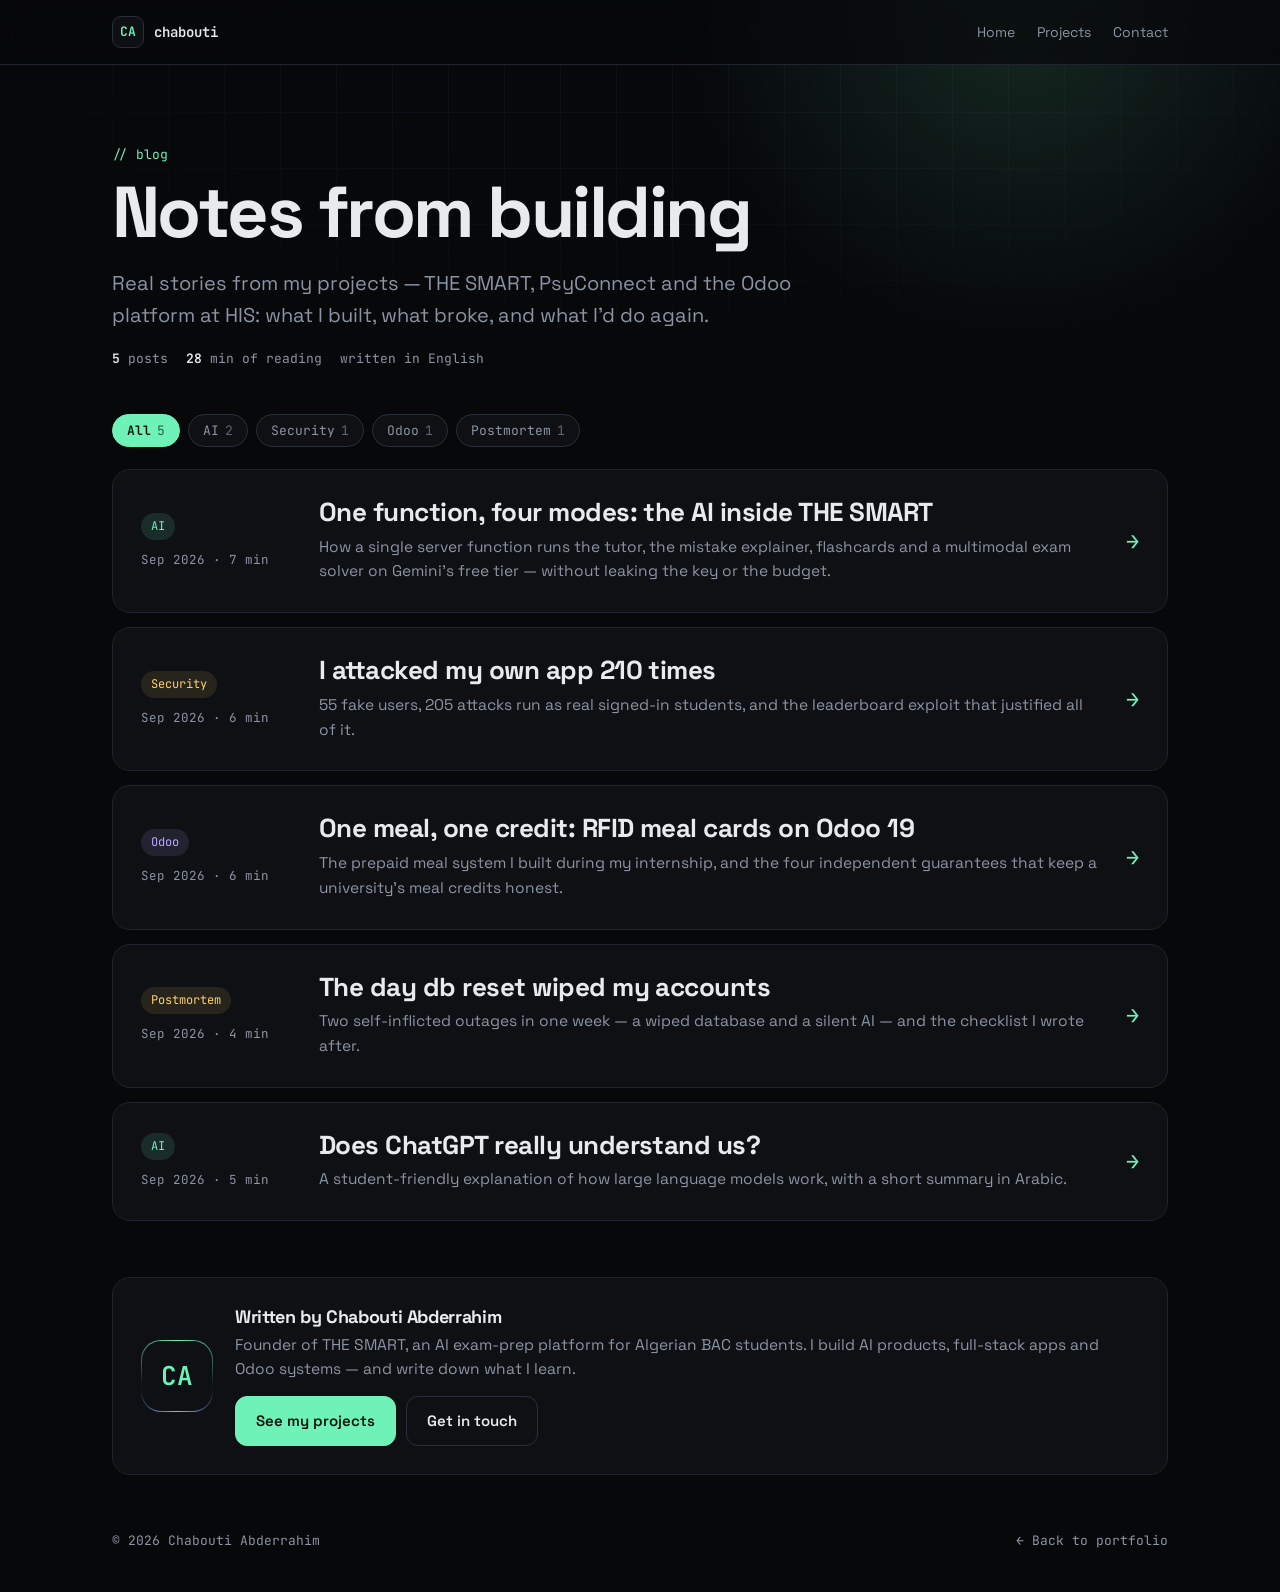
==== blog/index.html @ 81c1f066 "Move the blog to its own page with topic filters Co-Authored-By: Claude Opus 5.5 <noreply@anthropic." ====
<!doctype html>
<html lang="en">
<head>
<meta charset="utf-8">
<meta name="viewport" content="width=device-width, initial-scale=1">
<title>Blog — Chabouti Abderrahim</title>
<meta name="description" content="Notes from building THE SMART, PsyConnect and Odoo systems: AI, security, and lessons learned the hard way.">
<meta property="og:title" content="Notes from building — Chabouti Abderrahim">
<meta property="og:description" content="Real stories from my projects: what I built, what broke, and what I’d do again.">
<meta name="theme-color" content="#07080a">
<link rel="icon" href="data:image/svg+xml,%3Csvg xmlns='http://www.w3.org/2000/svg' viewBox='0 0 64 64'%3E%3Crect width='64' height='64' rx='14' fill='%2307080a'/%3E%3Ctext x='50%25' y='56%25' text-anchor='middle' dominant-baseline='middle' font-family='monospace' font-weight='700' font-size='28' fill='%236ef2b8'%3ECA%3C/text%3E%3C/svg%3E">
<link rel="preconnect" href="https://fonts.googleapis.com">
<link rel="preconnect" href="https://fonts.gstatic.com" crossorigin>
<link href="https://fonts.googleapis.com/css2?family=JetBrains+Mono:wght@400;600&family=Space+Grotesk:wght@400;500;600;700&display=swap" rel="stylesheet">
<link rel="stylesheet" href="../style.css">
</head>
<body>
<div class="progress" id="progress"></div>
<nav><div class="wrap"><a class="logo" href="../index.html"><span class="mark">CA</span>chabouti</a>
  <div class="links always"><a href="../index.html">Home</a><a href="../index.html#projects">Projects</a><a href="../index.html#contact">Contact</a></div>
</div></nav>

<main class="wrap">
  <header class="blog-head">
    <p class="kicker">// blog</p>
    <h1>Notes from building</h1>
    <p class="lead">Real stories from my projects — THE SMART, PsyConnect and the Odoo platform at HIS: what I built, what broke, and what I’d do again.</p>
    <div class="facts"><span><b>5</b> posts</span><span><b>28</b> min of reading</span><span>written in English</span></div>
  </header>

  <div class="filters" role="group" aria-label="Filter posts by topic">
    <button type="button" data-filter="all" aria-pressed="true">All<b>5</b></button>
    <button type="button" data-filter="ai" aria-pressed="false">AI<b>2</b></button>
    <button type="button" data-filter="security" aria-pressed="false">Security<b>1</b></button>
    <button type="button" data-filter="odoo" aria-pressed="false">Odoo<b>1</b></button>
    <button type="button" data-filter="postmortem" aria-pressed="false">Postmortem<b>1</b></button>
  </div>

  <div class="list">
    <a class="card post-row reveal" data-tag="ai" href="ai-tutor.html">
      <div class="pmeta"><span class="tag">AI</span><span>Sep 2026 · 7 min</span></div>
      <div>
        <h2>One function, four modes: the AI inside THE SMART</h2>
        <p>How a single server function runs the tutor, the mistake explainer, flashcards and a multimodal exam solver on Gemini’s free tier — without leaking the key or the budget.</p>
      </div>
      <span class="arrow" aria-hidden="true">→</span>
    </a>
    <a class="card post-row reveal" data-tag="security" href="attack-my-own-app.html">
      <div class="pmeta"><span class="tag warm">Security</span><span>Sep 2026 · 6 min</span></div>
      <div>
        <h2>I attacked my own app 210 times</h2>
        <p>55 fake users, 205 attacks run as real signed-in students, and the leaderboard exploit that justified all of it.</p>
      </div>
      <span class="arrow" aria-hidden="true">→</span>
    </a>
    <a class="card post-row reveal" data-tag="odoo" href="rfid-meal-credits.html">
      <div class="pmeta"><span class="tag lav">Odoo</span><span>Sep 2026 · 6 min</span></div>
      <div>
        <h2>One meal, one credit: RFID meal cards on Odoo 19</h2>
        <p>The prepaid meal system I built during my internship, and the four independent guarantees that keep a university’s meal credits honest.</p>
      </div>
      <span class="arrow" aria-hidden="true">→</span>
    </a>
    <a class="card post-row reveal" data-tag="postmortem" href="db-reset.html">
      <div class="pmeta"><span class="tag warm">Postmortem</span><span>Sep 2026 · 4 min</span></div>
      <div>
        <h2>The day db reset wiped my accounts</h2>
        <p>Two self-inflicted outages in one week — a wiped database and a silent AI — and the checklist I wrote after.</p>
      </div>
      <span class="arrow" aria-hidden="true">→</span>
    </a>
    <a class="card post-row reveal" data-tag="ai" href="how-llms-understand.html">
      <div class="pmeta"><span class="tag">AI</span><span>Sep 2026 · 5 min</span></div>
      <div>
        <h2>Does ChatGPT really understand us?</h2>
        <p>A student-friendly explanation of how large language models work, with a short summary in Arabic.</p>
      </div>
      <span class="arrow" aria-hidden="true">→</span>
    </a>
  </div>

  <div class="card author reveal">
    <div class="monogram" aria-hidden="true">CA</div>
    <div>
      <h3>Written by Chabouti Abderrahim</h3>
      <p>Founder of THE SMART, an AI exam-prep platform for Algerian BAC students. I build AI products, full-stack apps and Odoo systems — and write down what I learn.</p>
      <div class="actions">
        <a class="btn primary" href="../index.html#projects">See my projects</a>
        <a class="btn" href="../index.html#contact">Get in touch</a>
      </div>
    </div>
  </div>

  <footer><span>© 2026 Chabouti Abderrahim</span><a href="../index.html">← Back to portfolio</a></footer>
</main>

<script>
document.documentElement.classList.add("js");

const bar = document.getElementById("progress");
addEventListener("scroll", () => { const h = document.documentElement; bar.style.transform = `scaleX(${h.scrollTop / (h.scrollHeight - h.clientHeight) || 0})`; }, { passive: true });

const rows = [...document.querySelectorAll(".post-row")];
const buttons = document.querySelectorAll("[data-filter]");
buttons.forEach(b => b.addEventListener("click", () => {
  const f = b.dataset.filter;
  buttons.forEach(x => x.setAttribute("aria-pressed", x === b));
  rows.forEach(r => r.hidden = f !== "all" && r.dataset.tag !== f);
}));

document.querySelectorAll(".card").forEach(c => c.addEventListener("pointermove", e => {
  const r = c.getBoundingClientRect();
  c.style.setProperty("--mx", e.clientX - r.left + "px");
  c.style.setProperty("--my", e.clientY - r.top + "px");
}));

const reveals = document.querySelectorAll(".reveal");
reveals.forEach((el, i) => el.style.setProperty("--d", Math.min(i, 5) * 80 + "ms"));
const io = new IntersectionObserver(es => es.forEach(e => {
  if (e.isIntersecting) { e.target.classList.add("in"); io.unobserve(e.target); }
}), { threshold: 0.1 });
reveals.forEach(el => io.observe(el));
</script>
</body>
</html>
---- style.css ----
:root{
  --bg:#07080a; --surface:#0e1014; --surface-2:#14171d; --line:#1f242d; --line-2:#2a303b;
  --text:#e8eaed; --muted:#8b94a3; --accent:#6ef2b8; --accent-dim:rgba(110,242,184,.12);
  --blue:#8ab4ff; --lav:#b9a7ff; --warm:#ffd166; --pink:#ff8fab;
  --sans:"Space Grotesk",system-ui,sans-serif; --mono:"JetBrains Mono",ui-monospace,monospace;
  --arabic:"Segoe UI",Tahoma,system-ui,sans-serif;
}
*{box-sizing:border-box;margin:0;padding:0}
html{scroll-behavior:smooth;scroll-padding-top:80px}
body{background:var(--bg);color:var(--text);font-family:var(--sans);line-height:1.6;-webkit-font-smoothing:antialiased;overflow-x:hidden}
body::before{content:"";position:fixed;inset:0;z-index:-2;pointer-events:none;
  background-image:linear-gradient(var(--line) 1px,transparent 1px),linear-gradient(90deg,var(--line) 1px,transparent 1px);
  background-size:56px 56px;opacity:.3;mask-image:radial-gradient(ellipse 80% 60% at 50% 0%,#000 30%,transparent 75%)}
body::after{content:"";position:fixed;z-index:-2;pointer-events:none;width:760px;height:760px;top:-380px;left:50%;
  background:radial-gradient(circle,rgba(110,242,184,.14),transparent 65%);animation:aurora 14s ease-in-out infinite alternate}
@keyframes aurora{from{transform:translateX(-60%)}to{transform:translateX(-40%) scale(1.15)}}
#net{position:fixed;inset:0;z-index:-1;pointer-events:none;opacity:.7}
a{color:inherit;text-decoration:none}
img{max-width:100%;height:auto;display:block}
:focus-visible{outline:2px solid var(--accent);outline-offset:3px;border-radius:6px}
.wrap{max-width:1120px;margin:0 auto;padding:0 clamp(16px,4vw,32px)}
.skip{position:absolute;left:-999px;top:8px;background:var(--accent);color:#000;padding:8px 12px;border-radius:8px;z-index:99}
.skip:focus{left:8px}
.progress{position:fixed;top:0;left:0;right:0;height:2px;z-index:70;background:linear-gradient(90deg,var(--accent),var(--blue));transform-origin:0 50%;transform:scaleX(0);box-shadow:0 0 10px var(--accent)}

/* nav */
nav{position:sticky;top:0;z-index:50;backdrop-filter:blur(12px);background:rgba(7,8,10,.72);border-bottom:1px solid var(--line)}
nav .wrap{display:flex;align-items:center;gap:24px;height:64px}
.logo{display:flex;align-items:center;gap:10px;font-family:var(--mono);font-weight:600;font-size:14px}
.mark{display:grid;place-items:center;width:32px;height:32px;border-radius:9px;border:1px solid var(--line-2);background:var(--surface);color:var(--accent);font-family:var(--mono);font-weight:600;font-size:13px}
.links{display:flex;gap:22px;margin-left:auto;font-size:14px;color:var(--muted)}
.links a{position:relative}
.links a::after{content:"";position:absolute;left:0;right:0;bottom:-4px;height:1px;background:var(--accent);transform:scaleX(0);transition:transform .25s}
.links a:hover{color:var(--text)}
.links a:hover::after{transform:scaleX(1)}
.lang{display:flex;border:1px solid var(--line-2);border-radius:999px;padding:3px;font-family:var(--mono);font-size:12px}
.lang button{background:none;border:0;color:var(--muted);padding:4px 10px;border-radius:999px;cursor:pointer;font:inherit}
.lang button[aria-pressed="true"]{background:var(--accent);color:#04120b;font-weight:600}
@media (max-width:760px){.links:not(.always){display:none}.lang{margin-left:auto}}

/* hero */
.hero{display:grid;grid-template-columns:1.15fr .85fr;gap:56px;align-items:center;padding:88px 0 64px}
.status{display:inline-flex;align-items:center;gap:10px;padding:6px 14px 6px 10px;border:1px solid var(--line-2);border-radius:999px;background:var(--surface);font-family:var(--mono);font-size:12.5px;color:var(--muted);transition:border-color .2s,color .2s}
.status:hover{border-color:var(--accent);color:var(--text)}
.dot{flex:none;width:8px;height:8px;border-radius:50%;background:var(--accent);animation:pulse 2s infinite}
@keyframes pulse{0%{box-shadow:0 0 0 0 rgba(110,242,184,.6)}70%,100%{box-shadow:0 0 0 8px rgba(110,242,184,0)}}
.monogram{width:72px;height:72px;border-radius:20px;display:grid;place-items:center;margin:28px 0 20px;font-family:var(--mono);font-weight:600;font-size:26px;color:var(--accent);
  background:linear-gradient(var(--surface),var(--surface)) padding-box,conic-gradient(from var(--a,0deg),var(--accent),transparent 30%,var(--blue),transparent 70%,var(--accent)) border-box;border:1px solid transparent;animation:spin 6s linear infinite}
@property --a{syntax:"<angle>";inherits:false;initial-value:0deg}
@keyframes spin{to{--a:360deg}}
h1{font-size:clamp(40px,6.4vw,72px);line-height:1.02;letter-spacing:-.035em;font-weight:700}
.ch{display:inline-block;opacity:0;transform:translateY(.45em) rotate(6deg);animation:rise .8s cubic-bezier(.2,.8,.2,1) forwards;animation-delay:calc(var(--i)*38ms + .1s)}
@keyframes rise{to{opacity:1;transform:none}}
.role{margin-top:14px;font-family:var(--mono);font-size:clamp(14px,1.6vw,16px);color:var(--accent)}
.lead{margin-top:18px;font-size:clamp(17px,1.9vw,20px);color:var(--muted);max-width:34em}
.lead strong{color:var(--text);font-weight:500}
.now{margin-top:14px;font-family:var(--mono);font-size:14px;color:var(--muted);min-height:1.6em}
.rot{color:var(--text)}
.rot::after{content:"";display:inline-block;width:2px;height:1em;background:var(--accent);margin-left:3px;vertical-align:-2px;animation:blink 1s steps(1) infinite}
.ctas{display:flex;flex-wrap:wrap;gap:12px;margin-top:28px}
.btn{display:inline-flex;align-items:center;gap:8px;padding:12px 20px;border-radius:12px;font-weight:600;font-size:15px;border:1px solid var(--line-2);transition:transform .15s,border-color .15s,background .15s,box-shadow .2s}
.btn:hover{transform:translateY(-2px);border-color:var(--accent)}
.btn.primary{background:var(--accent);color:#04120b;border-color:var(--accent)}
.btn.primary:hover{background:#8ff7c9;box-shadow:0 10px 30px -10px rgba(110,242,184,.6)}
.meta{margin-top:24px;font-size:14px;color:var(--muted)}

.term{border:1px solid var(--line-2);border-radius:16px;background:rgba(14,16,20,.88);box-shadow:0 30px 80px -30px rgba(0,0,0,.8);overflow:hidden}
.bar{display:flex;align-items:center;gap:7px;padding:12px 14px;border-bottom:1px solid var(--line);font-family:var(--mono);font-size:12px;color:var(--muted)}
.bar i{flex:none;width:11px;height:11px;border-radius:50%;background:var(--line-2)}
.bar i:first-child{background:#ff6b6b99}.bar i:nth-child(2){background:#ffd16699}.bar i:nth-child(3){background:#6ef2b899}
.bar span{margin-left:auto}
.screen{padding:20px 20px 24px;font-family:var(--mono);font-size:13px;line-height:1.85;color:var(--muted)}
.ln{display:block;min-height:1.85em;white-space:pre-wrap}
.js .ln{visibility:hidden}
.js .ln.on{visibility:visible}
.p{color:var(--accent)} .o{color:var(--text)} .ok{color:var(--accent)} .b{color:var(--blue)}
.cursor{display:inline-block;width:8px;height:15px;background:var(--accent);vertical-align:-2px;animation:blink 1s steps(1) infinite}
@keyframes blink{50%{opacity:0}}
@media (max-width:900px){.hero{grid-template-columns:1fr;gap:40px;padding:56px 0 48px}}

/* stats + marquee */
.stats{display:grid;grid-template-columns:repeat(4,1fr);border:1px solid var(--line);border-radius:16px;background:var(--surface);overflow:hidden}
.stat{padding:24px;border-right:1px solid var(--line)}
.stat:last-child{border-right:0}
.stat b{display:block;font-size:clamp(28px,3.6vw,38px);letter-spacing:-.03em;font-weight:700;font-variant-numeric:tabular-nums}
.stat b em{font-style:normal;color:var(--accent)}
.stat > span{font-size:13.5px;color:var(--muted)}
@media (max-width:760px){.stats{grid-template-columns:1fr 1fr}.stat:nth-child(2){border-right:0}.stat:nth-child(-n+2){border-bottom:1px solid var(--line)}}
.marquee{margin-top:40px;overflow:hidden;border-block:1px solid var(--line);mask-image:linear-gradient(90deg,transparent,#000 12%,#000 88%,transparent)}
.track{display:flex;width:max-content;padding:14px 0;font-family:var(--mono);font-size:14px;color:var(--muted)}
.track span{padding:0 22px;white-space:nowrap}
.track span::before{content:"◆";color:var(--accent);font-size:9px;margin-right:22px;vertical-align:2px}
.js .track{animation:marq 45s linear infinite}
.marquee:hover .track{animation-play-state:paused}
@keyframes marq{to{transform:translateX(-50%)}}

/* sections */
section{padding:112px 0 0}
.kicker{font-family:var(--mono);font-size:13px;color:var(--accent)}
h2{font-size:clamp(30px,4vw,44px);letter-spacing:-.03em;line-height:1.1;margin:8px 0 16px;font-weight:700}
.sub{color:var(--muted);font-size:clamp(16px,1.8vw,18px);max-width:40em;margin-bottom:40px}
.sub strong{color:var(--text);font-weight:500}
.card{position:relative;border:1px solid var(--line);border-radius:18px;background:var(--surface);padding:28px;transition:border-color .2s}
.card:hover{border-color:var(--line-2)}
.card::before{content:"";position:absolute;inset:0;border-radius:inherit;pointer-events:none;opacity:0;transition:opacity .3s;
  background:radial-gradient(420px circle at var(--mx,50%) var(--my,50%),rgba(110,242,184,.07),transparent 45%)}
.card:hover::before{opacity:1}
.tag{display:inline-block;font-family:var(--mono);font-size:12px;color:var(--accent);background:var(--accent-dim);padding:4px 10px;border-radius:999px}
.tag.lav{color:var(--lav);background:rgba(185,167,255,.12)}
.tag.warm{color:var(--warm);background:rgba(255,209,102,.1)}
.card h3{font-size:22px;letter-spacing:-.02em;margin:14px 0 10px;line-height:1.25}
.card p{color:var(--muted);font-size:15.5px}
.card ul{list-style:none;margin-top:16px;display:grid;gap:9px}
.card li{position:relative;padding-left:22px;font-size:15px;color:#c3c8d1}
.card li::before{content:"→";position:absolute;left:0;color:var(--accent);font-family:var(--mono);font-size:13px;top:1px}
.chips{display:flex;flex-wrap:wrap;gap:6px;margin-top:20px}
.chips span{font-family:var(--mono);font-size:12px;color:var(--muted);border:1px solid var(--line-2);padding:3px 9px;border-radius:7px;transition:border-color .2s,color .2s}
.chips span:hover{border-color:var(--accent);color:var(--text)}
.actions{display:flex;flex-wrap:wrap;gap:10px;margin-top:26px}
.more{display:inline-flex;gap:6px;margin-top:18px;font-family:var(--mono);font-size:13px;color:var(--accent)}
.more:hover{text-decoration:underline;text-underline-offset:4px}

/* AI section */
.ai-top{display:grid;grid-template-columns:1.1fr .9fr;gap:20px}
.chat{display:flex;flex-direction:column;padding:0;overflow:hidden}
.msgs{display:flex;flex-direction:column;gap:12px;padding:20px;min-height:330px;font-family:var(--arabic)}
.msg{max-width:92%;padding:12px 16px;border-radius:16px;font-size:15.5px;line-height:1.8;animation:pop .35s ease both}
.msg.me{align-self:flex-start;background:var(--surface-2);border:1px solid var(--line-2);border-start-start-radius:4px}
.msg.ai{align-self:flex-end;background:linear-gradient(180deg,rgba(110,242,184,.11),rgba(110,242,184,.04));border:1px solid rgba(110,242,184,.25);border-start-end-radius:4px}
.msg .ans{display:block;opacity:0;transform:translateY(6px);transition:opacity .35s,transform .35s}
.msg .ans.on{opacity:1;transform:none}
.msg bdi{white-space:nowrap;font-family:var(--mono);font-size:.9em;color:var(--text)}
.typing{display:inline-flex;gap:4px;padding:6px 0}
.typing i{width:6px;height:6px;border-radius:50%;background:var(--muted);animation:bounce 1s infinite}
.typing i:nth-child(2){animation-delay:.15s}.typing i:nth-child(3){animation-delay:.3s}
@keyframes bounce{50%{transform:translateY(-4px);opacity:.4}}
@keyframes pop{from{opacity:0;transform:translateY(8px) scale(.98)}}
.cap{padding:14px 20px;border-top:1px solid var(--line);font-size:13.5px;color:var(--muted)}
.pipe h3{margin-top:0;font-size:18px}
.pipe .node{display:grid;grid-template-columns:34px 1fr;gap:12px;align-items:start;border:1px solid var(--line-2);border-radius:14px;padding:14px;background:var(--surface-2)}
.node .n{display:grid;place-items:center;width:34px;height:34px;border-radius:10px;background:var(--accent-dim);color:var(--accent);font-family:var(--mono);font-size:12px}
.node b{display:block;font-family:var(--mono);font-size:13.5px;margin-bottom:2px}
.node p{font-size:13.5px;line-height:1.5}
.link{position:relative;width:2px;height:22px;margin-left:31px;background:repeating-linear-gradient(180deg,var(--line-2) 0 4px,transparent 4px 7px)}
.link i{position:absolute;left:-3px;top:0;width:8px;height:8px;border-radius:50%;background:var(--accent);box-shadow:0 0 10px var(--accent);animation:flow 1.4s linear infinite}
@keyframes flow{to{top:calc(100% - 8px)}}
.features{display:grid;grid-template-columns:repeat(4,1fr);gap:20px;margin-top:20px}
.ico{display:grid;place-items:center;width:40px;height:40px;border-radius:12px;background:var(--accent-dim);color:var(--accent);transition:transform .3s}
.feature:hover .ico{transform:rotate(-8deg) scale(1.08)}
.feature h3{font-size:18px}
.feature p{font-size:14.5px}
.freetier{display:grid;grid-template-columns:1.1fr 1fr 1fr 1fr;gap:28px;margin-top:20px;align-items:start}
.freetier h3{margin:0;font-size:20px}
.freetier p{font-size:14.5px;padding-left:14px;border-left:2px solid var(--accent)}
@media (max-width:960px){.ai-top{grid-template-columns:1fr}.features{grid-template-columns:1fr 1fr}.freetier{grid-template-columns:1fr 1fr}}
@media (max-width:560px){.features,.freetier{grid-template-columns:1fr}}

/* projects */
.featured{display:grid;grid-template-columns:1fr 1.05fr;gap:36px;padding:32px;margin-bottom:20px}
.featured > *{min-width:0}
.featured h3{font-size:clamp(28px,3.4vw,36px)}
.shot{display:block;border:1px solid var(--line-2);border-radius:12px;overflow:hidden;background:var(--surface-2);align-self:center;
  transform:perspective(1000px) rotateX(var(--rx,0deg)) rotateY(var(--ry,0deg));transition:transform .25s ease,box-shadow .3s}
.shot:hover{box-shadow:0 30px 60px -30px rgba(110,242,184,.35)}
.shot .bar span{margin:0 auto}
.facts{display:flex;flex-wrap:wrap;gap:8px 18px;margin-top:18px;font-family:var(--mono);font-size:12.5px;color:var(--muted)}
.facts b{color:var(--text);font-weight:600}
.card .miles{list-style:none;display:grid;grid-template-columns:repeat(3,1fr);gap:12px;margin-top:22px;padding-top:0;border-top:1px dashed var(--line-2)}
.card .miles li{padding:14px 0 0;font-size:13px;color:var(--muted)}
.card .miles li::before{content:"";top:-5px;left:0;width:9px;height:9px;border-radius:50%;background:var(--lav)}
.card .miles li:last-child::before{background:var(--bg);border:2px solid var(--lav)}
.miles b{display:block;font-family:var(--mono);color:var(--text);font-size:12.5px;font-weight:600}
.mock{border:1px solid var(--line-2);border-radius:14px;overflow:hidden;background:#0b0d12;align-self:center}
.mock-body{padding:18px;display:grid;gap:12px}
.m-row{display:grid;grid-template-columns:1fr 1fr;gap:12px}
.m-card{border:1px solid var(--line);border-radius:12px;padding:14px;background:var(--surface-2);font-size:13px;color:var(--muted)}
.m-card small{display:block;font-family:var(--mono);font-size:11px;text-transform:uppercase;letter-spacing:.06em}
.m-card b{display:block;color:var(--text);font-size:18px;margin:4px 0 2px}
.m-card.hi{background:linear-gradient(135deg,rgba(185,167,255,.2),rgba(110,242,184,.06));border-color:rgba(185,167,255,.35)}
.m-bar{height:6px;border-radius:9px;background:var(--line);margin:12px 0 6px;overflow:hidden}
.m-bar i{display:block;height:100%;width:66%;background:var(--lav);border-radius:inherit;animation:grow 2.4s ease-in-out infinite alternate}
@keyframes grow{from{width:18%}}
.m-chat{border:1px solid var(--line);border-radius:12px;padding:14px;display:grid;gap:8px}
.m-chat p{max-width:82%;padding:8px 12px;border-radius:12px;font-size:13px;line-height:1.5}
.m-chat .in{background:var(--surface-2);color:#c3c8d1;justify-self:start}
.m-chat .out{background:rgba(185,167,255,.16);color:var(--text);justify-self:end}
.m-chat .typing{justify-self:start;padding:8px 12px;background:var(--surface-2);border-radius:12px}
.m-pills{display:flex;flex-wrap:wrap;gap:8px}
.m-pills span{font-family:var(--mono);font-size:11.5px;border:1px solid var(--line-2);border-radius:999px;padding:4px 10px;color:var(--muted)}
.m-pills span:first-child{color:var(--accent);border-color:rgba(110,242,184,.35)}
.rev .mock{order:-1}
.his{padding:32px;margin-bottom:20px}
.his > p{max-width:52em}
.mods{display:grid;grid-template-columns:repeat(4,1fr);gap:14px;margin-top:22px}
.mod{border:1px solid var(--line-2);border-radius:14px;padding:18px;background:var(--surface-2);transition:transform .2s,border-color .2s}
.mod:hover{transform:translateY(-3px);border-color:rgba(255,209,102,.4)}
.mod h4{font-size:16px;margin-bottom:6px}
.mod p{font-size:14px}
.grid3{display:grid;grid-template-columns:repeat(3,1fr);gap:20px}
.thumb{display:block;margin:-28px -28px 22px;border-bottom:1px solid var(--line);overflow:hidden;border-radius:18px 18px 0 0}
.thumb img{transition:transform .6s ease}
.card:hover .thumb img{transform:scale(1.05)}
@media (max-width:960px){.featured{grid-template-columns:1fr;padding:24px}.rev .mock{order:0}.mods{grid-template-columns:1fr 1fr}.grid3{grid-template-columns:1fr}.his{padding:24px}}
@media (min-width:640px) and (max-width:960px){.grid3{grid-template-columns:1fr 1fr}.grid3 .card:first-child{grid-column:1/-1}}
@media (max-width:560px){.mods,.m-row{grid-template-columns:1fr}.card .miles{grid-template-columns:1fr 1fr 1fr;font-size:12px}}
.archive h3{font-size:20px;margin:56px 0 8px}
.arow{display:grid;grid-template-columns:110px 240px 1fr;gap:16px;padding:16px 4px;border-bottom:1px solid var(--line);transition:background .2s,padding .2s}
.arow:hover{background:var(--surface);padding-left:12px}
.arow span{font-family:var(--mono);font-size:12.5px;color:var(--accent);padding-top:2px}
.arow b{font-weight:600}
.arow p{color:var(--muted);font-size:15px}
@media (max-width:760px){.arow{grid-template-columns:1fr;gap:2px}}

/* how + skills */
.how{display:grid;grid-template-columns:repeat(3,1fr);gap:20px}
.how .num{font-family:var(--mono);font-size:13px;color:var(--accent)}
.how h3{margin-top:10px}
.skills{display:grid;grid-template-columns:repeat(4,1fr);gap:20px;margin-top:20px}
.skills h3{font-family:var(--mono);font-size:14px;font-weight:600;margin:0 0 14px;display:flex;align-items:center;gap:8px}
.skills h3::before{content:"";width:8px;height:8px;border-radius:2px;background:var(--accent)}
.skills .card:nth-child(2) h3::before{background:var(--blue)}
.skills .card:nth-child(3) h3::before{background:var(--warm)}
.skills .card:nth-child(4) h3::before{background:var(--pink)}
.skills .chips{margin-top:0}
.skills .chips span{color:#c3c8d1}
.content{margin-top:20px;display:flex;gap:24px;align-items:center}
.content .ar{font-family:var(--arabic);font-size:28px;font-weight:600;color:var(--accent);white-space:nowrap}
.content h3{margin:0 0 4px;font-size:18px}
@media (max-width:960px){.how{grid-template-columns:1fr}.skills{grid-template-columns:1fr 1fr}}
@media (max-width:560px){.skills{grid-template-columns:1fr}.content{flex-direction:column;align-items:flex-start;gap:12px}}

/* journey */
.timeline{position:relative;display:grid;gap:14px;padding-left:28px}
.timeline::before{content:"";position:absolute;left:7px;top:10px;bottom:10px;width:1px;background:linear-gradient(var(--accent),var(--line-2) 70%,transparent)}
.step{display:grid;grid-template-columns:120px 1fr;gap:20px;padding:22px 24px}
.step::after{content:"";position:absolute;left:-26px;top:30px;width:11px;height:11px;border-radius:50%;background:var(--bg);border:2px solid var(--accent)}
.step.in::after{animation:ping 1.2s ease-out .3s}
@keyframes ping{0%{box-shadow:0 0 0 0 rgba(110,242,184,.7)}100%{box-shadow:0 0 0 12px rgba(110,242,184,0)}}
.step.next::after{border-style:dashed;border-color:var(--muted)}
.when{font-family:var(--mono);font-size:13px;color:var(--accent);padding-top:3px}
.step h3{margin:0 0 6px;font-size:18px}
.step p{font-size:15px}
@media (max-width:640px){.step{grid-template-columns:1fr;gap:4px;padding:20px}}

/* blog: home banner + index page */
[hidden]{display:none!important}
.blog-cta{display:flex;align-items:center;justify-content:space-between;gap:32px;padding:40px;
  background:linear-gradient(120deg,rgba(110,242,184,.08),transparent 45%,rgba(138,180,255,.08)),var(--surface)}
.blog-cta h2{margin:8px 0 10px}
.blog-cta p{max-width:36em}
.blog-cta .btn{flex:none}
.blog-cta:hover .btn{transform:translateX(4px)}
.blog-head{padding:80px 0 8px}
.blog-head h1{margin-top:10px}
.blog-head .facts{font-size:13px}
.filters{display:flex;flex-wrap:wrap;gap:8px;margin:36px 0 22px}
.filters button{font-family:var(--mono);font-size:13px;color:var(--muted);background:var(--surface);border:1px solid var(--line-2);border-radius:999px;padding:7px 14px;cursor:pointer;transition:border-color .2s,color .2s}
.filters button:hover{border-color:var(--accent);color:var(--text)}
.filters button[aria-pressed="true"]{background:var(--accent);border-color:var(--accent);color:#04120b;font-weight:600}
.filters b{font-weight:400;opacity:.65;margin-left:6px}
.list{display:grid;gap:14px}
.post-row{display:grid;grid-template-columns:150px 1fr auto;gap:28px;align-items:center;padding:28px}
.post-row .pmeta{display:grid;justify-items:start;justify-content:start;gap:10px;font-family:var(--mono);font-size:12.5px;color:var(--muted)}
.post-row h2{font-size:clamp(20px,2.4vw,26px);margin:0 0 8px;letter-spacing:-.02em}
.post-row p{color:var(--muted);font-size:15.5px}
.post-row .arrow{font-family:var(--mono);font-size:22px;color:var(--accent);transition:transform .25s}
.post-row:hover .arrow{transform:translateX(6px)}
.author{display:flex;gap:22px;align-items:center;margin-top:56px}
.author .monogram{flex:none;margin:0}
.author h3{margin:0 0 4px;font-size:18px}
.author .actions{margin-top:14px}
@media (max-width:760px){.blog-cta{flex-direction:column;align-items:flex-start;padding:28px}.post-row{grid-template-columns:1fr;gap:14px;padding:22px}.post-row .pmeta{grid-auto-flow:column;align-items:center}.post-row .arrow{display:none}.author{flex-direction:column;align-items:flex-start}}

/* contact */
.cta{text-align:center;padding:64px clamp(20px,5vw,64px);overflow:hidden}
.cta::after{content:"";position:absolute;inset:auto 0 -60% 0;height:100%;background:radial-gradient(ellipse at center,rgba(110,242,184,.14),transparent 60%);pointer-events:none}
.cta h2{margin:10px 0 14px;font-size:clamp(34px,5vw,56px)}
.cta > p{max-width:32em;margin:0 auto}
.contacts{display:grid;grid-template-columns:repeat(3,1fr);gap:12px;margin-top:36px;position:relative;z-index:1}
.contacts a{display:flex;flex-direction:column;align-items:flex-start;gap:4px;padding:18px 20px;border:1px solid var(--line-2);border-radius:14px;background:var(--surface-2);text-align:left;transition:border-color .15s,transform .15s}
.contacts a:hover{border-color:var(--accent);transform:translateY(-3px)}
.contacts small{font-family:var(--mono);font-size:12px;color:var(--muted)}
.contacts b{font-weight:500;font-size:15px;word-break:break-all}
@media (max-width:760px){.contacts{grid-template-columns:1fr}}
footer{padding:56px 0 40px;color:var(--muted);font-size:13px;font-family:var(--mono);display:flex;justify-content:space-between;gap:16px;flex-wrap:wrap}

/* blog post pages */
.post{max-width:760px;padding-top:72px}
.post h1{font-size:clamp(34px,5.4vw,54px);margin-top:12px}
.post .lead{max-width:none}
.prose{margin-top:44px;font-size:17.5px;color:#c9ced6;line-height:1.8}
.prose h2{font-size:clamp(22px,3vw,27px);color:var(--text);margin:52px 0 14px}
.prose p,.prose ul,.prose ol,.prose pre,.prose table,.prose blockquote{margin:0 0 22px}
.prose ul,.prose ol{padding-left:22px}
.prose li{margin:7px 0}
.prose strong{color:var(--text);font-weight:600}
.prose a{color:var(--accent);text-decoration:underline;text-underline-offset:3px}
.prose code{font-family:var(--mono);font-size:.84em;background:var(--surface-2);border:1px solid var(--line);padding:1px 6px;border-radius:6px;color:#dff8ec}
.prose pre{background:var(--surface);border:1px solid var(--line-2);border-radius:12px;padding:18px 20px;overflow-x:auto;font-size:13.5px;line-height:1.7}
.prose pre code{background:none;border:0;padding:0;font-size:inherit}
.prose table{width:100%;border-collapse:collapse;font-size:15px;display:block;overflow-x:auto}
.prose th,.prose td{text-align:left;padding:10px 14px 10px 0;border-bottom:1px solid var(--line);vertical-align:top}
.prose th{font-family:var(--mono);font-size:12.5px;color:var(--muted);font-weight:600}
.prose blockquote{border-left:3px solid var(--accent);padding:4px 0 4px 18px;color:var(--muted)}
.prose .ar{font-family:var(--arabic);direction:rtl;text-align:right;font-size:18px;line-height:2;padding:18px 22px;border:1px solid var(--line-2);border-radius:14px;background:var(--surface)}
.post-foot{margin-top:72px;display:flex;flex-wrap:wrap;gap:20px;justify-content:space-between;align-items:center}
.post-foot p{font-size:15px}
.post-foot strong{color:var(--text)}

/* reveal */
.js .reveal{opacity:0;transform:translateY(22px);transition:opacity .7s ease,transform .7s cubic-bezier(.2,.8,.2,1);transition-delay:var(--d,0s)}
.js .reveal.in{opacity:1;transform:none}
@media (prefers-reduced-motion:reduce){*,*::before,*::after{animation:none!important;transition:none!important}html{scroll-behavior:auto}.js .reveal,.ch{opacity:1;transform:none}}
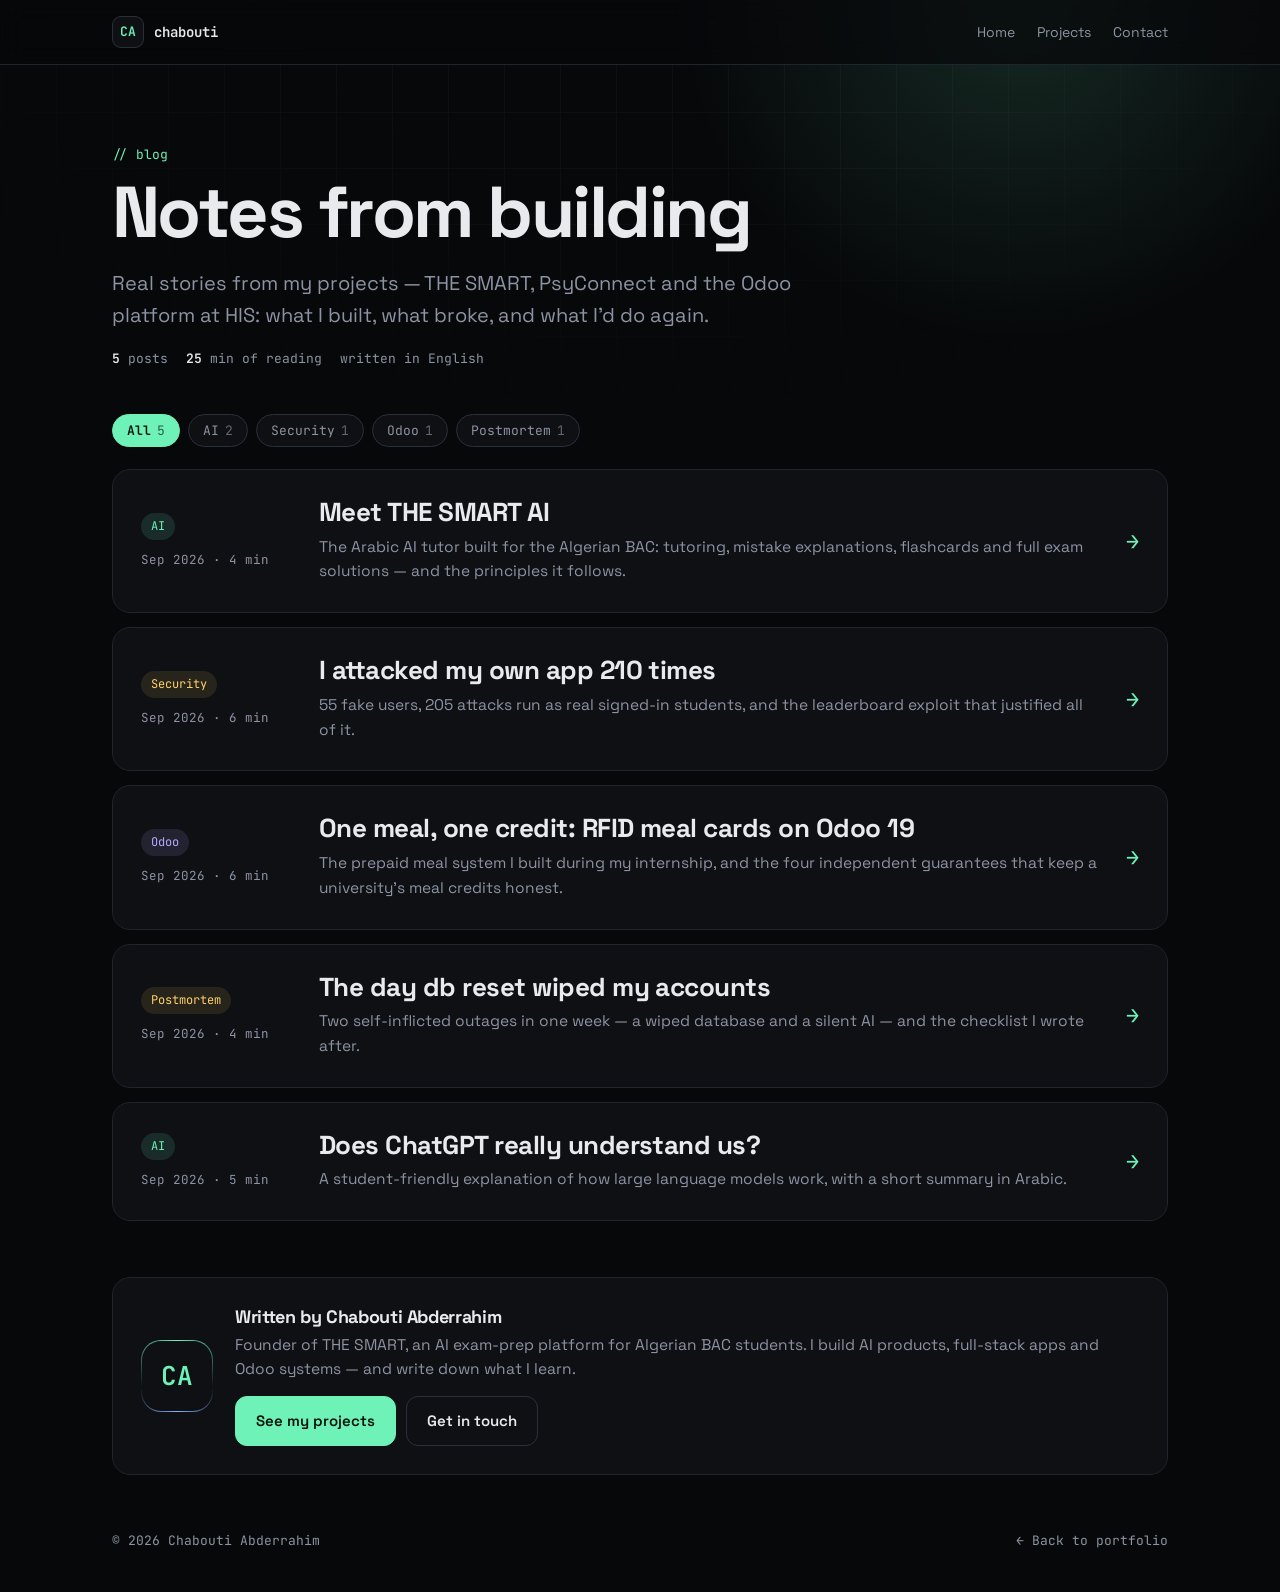
==== commit be8c47d8: "Move THE SMART AI to a product post; keep AI internals private Co-Authored-By: Claude Opus 5.5 <nore" ====
--- a/blog/index.html
+++ b/blog/index.html
@@ -25,7 +25,7 @@
     <p class="kicker">// blog</p>
     <h1>Notes from building</h1>
     <p class="lead">Real stories from my projects — THE SMART, PsyConnect and the Odoo platform at HIS: what I built, what broke, and what I’d do again.</p>
-    <div class="facts"><span><b>5</b> posts</span><span><b>28</b> min of reading</span><span>written in English</span></div>
+    <div class="facts"><span><b>5</b> posts</span><span><b>25</b> min of reading</span><span>written in English</span></div>
   </header>
 
   <div class="filters" role="group" aria-label="Filter posts by topic">
@@ -37,11 +37,11 @@
   </div>
 
   <div class="list">
-    <a class="card post-row reveal" data-tag="ai" href="ai-tutor.html">
-      <div class="pmeta"><span class="tag">AI</span><span>Sep 2026 · 7 min</span></div>
+    <a class="card post-row reveal" data-tag="ai" href="the-smart-ai.html">
+      <div class="pmeta"><span class="tag">AI</span><span>Sep 2026 · 4 min</span></div>
       <div>
-        <h2>One function, four modes: the AI inside THE SMART</h2>
-        <p>How a single server function runs the tutor, the mistake explainer, flashcards and a multimodal exam solver on Gemini’s free tier — without leaking the key or the budget.</p>
+        <h2>Meet THE SMART AI</h2>
+        <p>The Arabic AI tutor built for the Algerian BAC: tutoring, mistake explanations, flashcards and full exam solutions — and the principles it follows.</p>
       </div>
       <span class="arrow" aria-hidden="true">→</span>
     </a>
--- a/style.css
+++ b/style.css
@@ -121,7 +121,6 @@
 .more:hover{text-decoration:underline;text-underline-offset:4px}
 
 /* AI section */
-.ai-top{display:grid;grid-template-columns:1.1fr .9fr;gap:20px}
 .chat{display:flex;flex-direction:column;padding:0;overflow:hidden}
 .msgs{display:flex;flex-direction:column;gap:12px;padding:20px;min-height:330px;font-family:var(--arabic)}
 .msg{max-width:92%;padding:12px 16px;border-radius:16px;font-size:15.5px;line-height:1.8;animation:pop .35s ease both}
@@ -136,24 +135,14 @@
 @keyframes bounce{50%{transform:translateY(-4px);opacity:.4}}
 @keyframes pop{from{opacity:0;transform:translateY(8px) scale(.98)}}
 .cap{padding:14px 20px;border-top:1px solid var(--line);font-size:13.5px;color:var(--muted)}
-.pipe h3{margin-top:0;font-size:18px}
-.pipe .node{display:grid;grid-template-columns:34px 1fr;gap:12px;align-items:start;border:1px solid var(--line-2);border-radius:14px;padding:14px;background:var(--surface-2)}
-.node .n{display:grid;place-items:center;width:34px;height:34px;border-radius:10px;background:var(--accent-dim);color:var(--accent);font-family:var(--mono);font-size:12px}
-.node b{display:block;font-family:var(--mono);font-size:13.5px;margin-bottom:2px}
-.node p{font-size:13.5px;line-height:1.5}
-.link{position:relative;width:2px;height:22px;margin-left:31px;background:repeating-linear-gradient(180deg,var(--line-2) 0 4px,transparent 4px 7px)}
-.link i{position:absolute;left:-3px;top:0;width:8px;height:8px;border-radius:50%;background:var(--accent);box-shadow:0 0 10px var(--accent);animation:flow 1.4s linear infinite}
-@keyframes flow{to{top:calc(100% - 8px)}}
 .features{display:grid;grid-template-columns:repeat(4,1fr);gap:20px;margin-top:20px}
 .ico{display:grid;place-items:center;width:40px;height:40px;border-radius:12px;background:var(--accent-dim);color:var(--accent);transition:transform .3s}
 .feature:hover .ico{transform:rotate(-8deg) scale(1.08)}
 .feature h3{font-size:18px}
 .feature p{font-size:14.5px}
-.freetier{display:grid;grid-template-columns:1.1fr 1fr 1fr 1fr;gap:28px;margin-top:20px;align-items:start}
-.freetier h3{margin:0;font-size:20px}
-.freetier p{font-size:14.5px;padding-left:14px;border-left:2px solid var(--accent)}
-@media (max-width:960px){.ai-top{grid-template-columns:1fr}.features{grid-template-columns:1fr 1fr}.freetier{grid-template-columns:1fr 1fr}}
-@media (max-width:560px){.features,.freetier{grid-template-columns:1fr}}
+.post .features{grid-template-columns:1fr 1fr;margin-top:0}
+@media (max-width:960px){.features{grid-template-columns:1fr 1fr}}
+@media (max-width:560px){.features,.post .features{grid-template-columns:1fr}}
 
 /* projects */
 .featured{display:grid;grid-template-columns:1fr 1.05fr;gap:36px;padding:32px;margin-bottom:20px}
